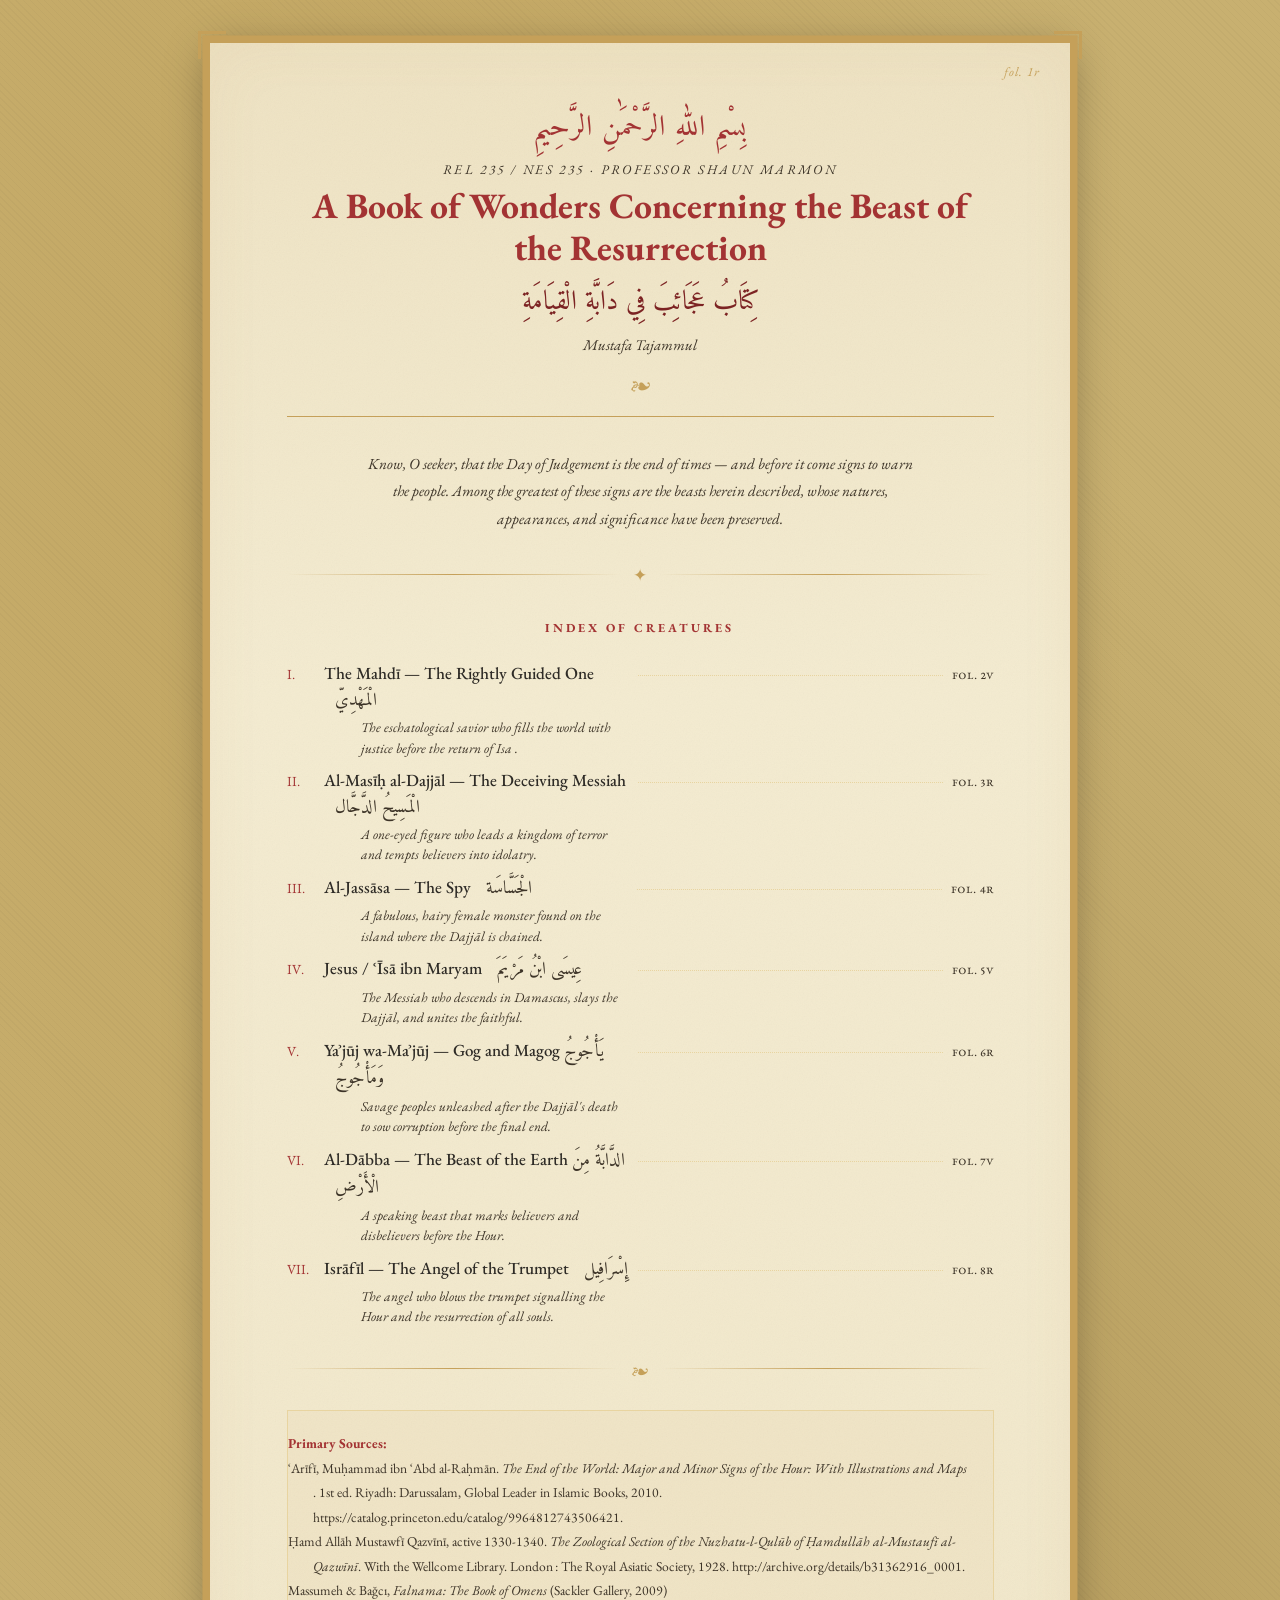
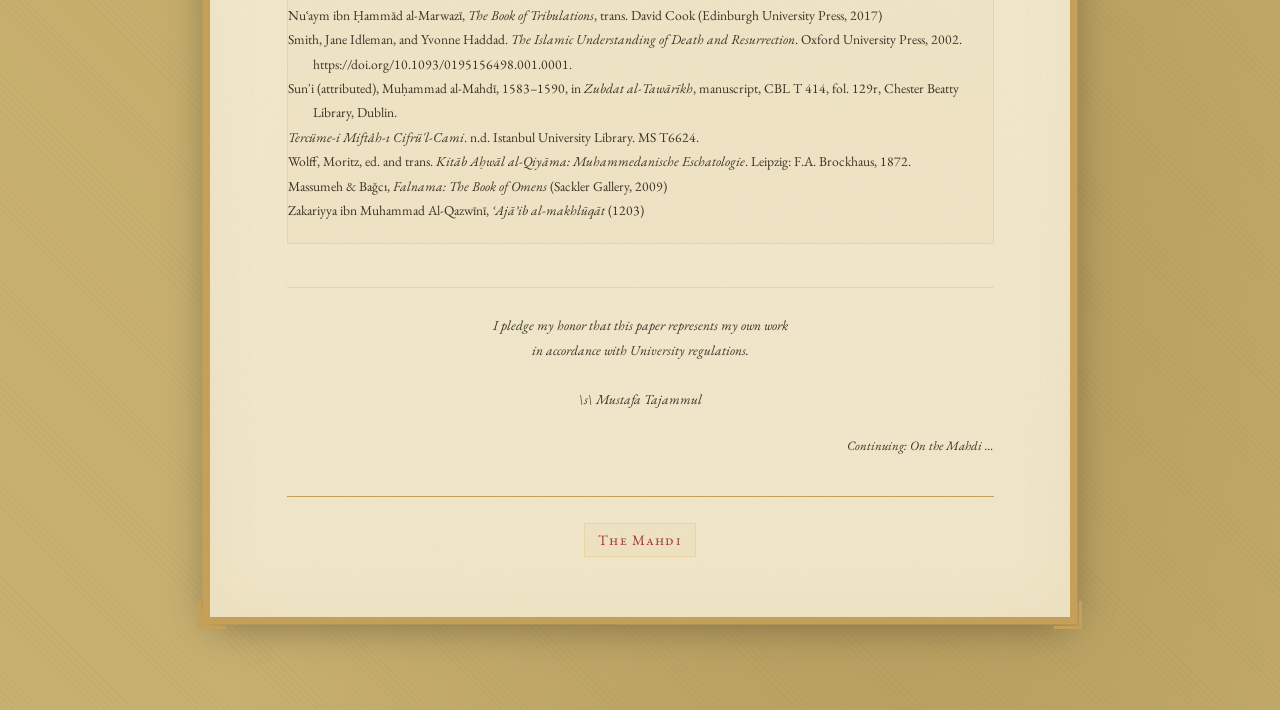
==== index.html @ 1c6b1b6e "Adjust padding-left for bibliographic-note class" ====
<!DOCTYPE html>
<html lang="en">
<head>
  <meta charset="UTF-8" />
  <meta name="viewport" content="width=device-width, initial-scale=1.0" />
  <title>A Book of Wonders Concerning the Beast of the Resurrection</title>
  <link rel="stylesheet" href="style.css" />
  <style>
    .compiler-block { text-align:center; margin-bottom:1.8rem; }
    .compiler-block p { font-size:.88rem; font-style:italic; color:var(--ink-faded); line-height:1.8; }
    .toc-preamble { font-size:.9rem; font-style:italic; line-height:1.8; color:var(--ink-faded); text-align:center; max-width:560px; margin:0 auto 1.5rem; }
    .seal-ornament { text-align:center; font-size:1.4rem; color:var(--gold); margin:1rem 0; letter-spacing:.5rem; }
    .toc-section-heading { font-size:.72rem; letter-spacing:.25em; text-transform:uppercase; color:var(--madder); margin:2rem 0 1rem; text-align:center; }
    .toc-creature-desc { font-size:.8rem; font-style:italic; color:var(--ink-faded); display:block; margin-top:.15rem; padding-left:2.2rem; }
    
    .bibliographic-note { font-size:.8rem; line-height:1.8; padding-left: 4.5rem; text-indent: -1.5rem; color:var(--ink-faded); padding:1.2rem 1.5rem; border:1px solid var(--gold-pale); background:rgba(197,160,89,.05); margin-top:1.5rem; }
    .bibliographic-note strong { color:var(--madder); font-style:normal; }
 
  </style>
</head>
<body>
<main class="manuscript-page" role="main">
  <div class="corner-tr" aria-hidden="true"></div>
  <div class="corner-bl" aria-hidden="true"></div>
  <div class="page-inner">
    <span class="folio-number">fol. 1r</span>

    <p class="bismillah" lang="ar" dir="rtl">بِسْمِ اللهِ الرَّحْمَٰنِ الرَّحِيمِ</p>

    <header class="page-title-block">
      <p class="page-title-latin">REL 235 / NES 235 · Professor Shaun Marmon</p>
      <h1 class="page-title-main">A Book of Wonders Concerning the Beast of the Resurrection</h1>
      <p class="page-title-arabic" lang="ar" dir="rtl">كِتَابُ عَجَائِبَ فِي دَابَّةِ الْقِيَامَةِ</p>
      <p class="page-subtitle"><em> Mustafa Tajammul </em></p>
    </header>



    <p class="toc-preamble">
      Know, O seeker, that the Day of Judgement is the end of times —
      and before it come signs to warn the people. Among the greatest
      of these signs are the beasts herein described, whose natures, 
      appearances, and significance have been preserved.
    </p>

    <div class="manuscript-rule" aria-hidden="true">✦</div>

    <nav aria-label="Table of Contents">
      <h2 class="toc-section-heading">Index of Creatures</h2>
      <ul class="toc-list" role="list">

        <li>
          <span class="toc-entry-num">I.</span>
          <span class="toc-entry-title">
            <a href="mahdi.html">The Mahdī — The Rightly Guided One <span class="arabic-toc" lang="ar" dir="rtl">الْمَهْدِيّ</span></a>
            <span class="toc-creature-desc">The eschatological savior who fills the world with justice before the return of Isa .</span>
          </span>
          <span class="toc-dots" aria-hidden="true"></span>
          <span class="toc-folio">fol. 2v</span>
        </li>

        <li>
          <span class="toc-entry-num">II.</span>
          <span class="toc-entry-title">
            <a href="dajjal.html">Al-Masīḥ al-Dajjāl — The Deceiving Messiah <span class="arabic-toc" lang="ar" dir="rtl">الْمَسِيحُ الدَّجَّال</span></a>
            <span class="toc-creature-desc">A one-eyed figure who leads a kingdom of terror and tempts believers into idolatry.</span>
          </span>
          <span class="toc-dots" aria-hidden="true"></span>
          <span class="toc-folio">fol. 3r</span>
        </li>

        <li>
          <span class="toc-entry-num">III.</span>
          <span class="toc-entry-title">
            <a href="jassasa.html">Al-Jassāsa — The Spy <span class="arabic-toc" lang="ar" dir="rtl">الْجَسَّاسَة</span></a>
            <span class="toc-creature-desc">A fabulous, hairy female monster found on the island where the Dajjāl is chained.</span>
          </span>
          <span class="toc-dots" aria-hidden="true"></span>
          <span class="toc-folio">fol. 4r</span>
        </li>

        <li>
          <span class="toc-entry-num">IV.</span>
          <span class="toc-entry-title">
            <a href="isa.html">Jesus / ʿĪsā ibn Maryam <span class="arabic-toc" lang="ar" dir="rtl">عِيسَى ابْنُ مَرْيَمَ</span></a>
            <span class="toc-creature-desc">The Messiah who descends in Damascus, slays the Dajjāl, and unites the faithful.</span>
          </span>
          <span class="toc-dots" aria-hidden="true"></span>
          <span class="toc-folio">fol. 5v</span>
        </li>

        <li>
          <span class="toc-entry-num">V.</span>
          <span class="toc-entry-title">
            <a href="yajuj.html">Yaʾjūj wa-Maʾjūj — Gog and Magog <span class="arabic-toc" lang="ar" dir="rtl">يَأْجُوجُ وَمَأْجُوجُ</span></a>
            <span class="toc-creature-desc">Savage peoples unleashed after the Dajjāl's death to sow corruption before the final end.</span>
          </span>
          <span class="toc-dots" aria-hidden="true"></span>
          <span class="toc-folio">fol. 6r</span>
        </li>

        <li>
          <span class="toc-entry-num">VI.</span>
          <span class="toc-entry-title">
            <a href="dabba.html">Al-Dābba — The Beast of the Earth <span class="arabic-toc" lang="ar" dir="rtl">الدَّابَّةُ مِنَ الْأَرْضِ</span></a>
            <span class="toc-creature-desc">A speaking beast that marks believers and disbelievers before the Hour.</span>
          </span>
          <span class="toc-dots" aria-hidden="true"></span>
          <span class="toc-folio">fol. 7v</span>
        </li>

        <li>
          <span class="toc-entry-num">VII.</span>
          <span class="toc-entry-title">
            <a href="israfil.html">Isrāfīl — The Angel of the Trumpet <span class="arabic-toc" lang="ar" dir="rtl">إِسْرَافِيل</span></a>
            <span class="toc-creature-desc">The angel who blows the trumpet signalling the Hour and the resurrection of all souls.</span>
          </span>
          <span class="toc-dots" aria-hidden="true"></span>
          <span class="toc-folio">fol. 8r</span>
        </li>

      </ul>
    </nav>

    <div class="manuscript-rule" aria-hidden="true">❧</div>

    <div class="bibliographic-note">
      <strong>Primary Sources:</strong><br>
      
      <p>ʻArīfī, Muḥammad ibn ʻAbd al-Raḥmān. <em>The End of the World: Major and Minor Signs of the Hour: With Illustrations and Maps </em>. 
      1st ed. Riyadh: Darussalam, Global Leader in Islamic Books, 2010. https://catalog.princeton.edu/catalog/9964812743506421. </p>
      
      <p> Ḥamd Allāh Mustawfī Qazvīnī, active 1330-1340. <em>The Zoological Section of the Nuzhatu-l-Qulūb of Ḥamdullāh al-Mustaufī al-Qazwīnī</em>. 
      With the Wellcome Library. London : The Royal Asiatic Society, 1928. http://archive.org/details/b31362916_0001. </p>
      <p> Massumeh &amp; Bağcı, <em>Falnama: The Book of Omens</em> (Sackler Gallery, 2009) </p>
      
      <p> Nuʿaym ibn Ḥammād al-Marwazī, <em>The Book of Tribulations</em>, trans. David Cook (Edinburgh University Press, 2017) </p>
      
      <p> Smith, Jane Idleman, and Yvonne Haddad. <em>The Islamic Understanding of Death and Resurrection</em>. Oxford University Press,
      2002. https://doi.org/10.1093/0195156498.001.0001.</p>
      
      <p> Sun'i (attributed), Muḥammad al-Mahdī, 1583–1590, in <em>Zubdat al-Tawārīkh</em>, manuscript, CBL T 414, fol. 129r, Chester Beatty Library, Dublin. </p>
      
      <p> <em>Tercüme-i Miftâh-ı Cifrü'l-Cami</em>. n.d. Istanbul University Library. MS T6624. </p>
      
      <p> Wolff, Moritz, ed. and trans.  <em>Kitāb Aḥwāl al-Qiyāma: Muhammedanische Eschatologie</em>. Leipzig: F.A. Brockhaus, 1872. </p>
      
      <p> Massumeh &amp; Bağcı, <em>Falnama: The Book of Omens</em> (Sackler Gallery, 2009) </p>
  
      <p> Zakariyya ibn Muhammad Al-Qazwīnī, <em>ʿAjāʾib al-makhlūqāt</em> (1203) </p>
    
      
    </div>

    <div class="colophon-block">
      <p>
        <em>I pledge my honor that this paper represents my own work<br>
        in accordance with University regulations.</em><br><br>
        \s\ Mustafa Tajammul
      </p>
    </div>

    <div class="catchword"><em>Continuing: On the Mahdi …</em></div>

    <nav class="page-nav" aria-label="Page navigation" style="justify-content: center;" >
      <a href="mahdi.html">The Mahdi</a>
    </nav>

  </div>
</main>
</body>
</html>
---- style.css ----
/* ============================================================
   KITĀB AL-ASRĀR — Master Stylesheet
   Islamic Eschatological Bestiary
   Visual Model: Ajā'ib al-makhlūqāt (13th c. manuscript)
   ============================================================ */

/* ── Google Fonts ── */
@import url('https://fonts.googleapis.com/css2?family=EB+Garamond:ital,wght@0,400;0,500;0,600;0,700;1,400;1,500&family=Amiri:ital,wght@0,400;0,700;1,400;1,700&display=swap');

/* ── Design Tokens ── */
:root {
  --parchment:      #F4EBD0;
  --parchment-dark: #EAD9B0;
  --parchment-mid:  #EFE3C0;
  --carbon:         #1A1A1A;
  --carbon-soft:    #2E2B26;
  --madder:         #A33333;
  --madder-dark:    #7C2323;
  --gold:           #C5A059;
  --gold-light:     #D9B96B;
  --gold-pale:      #E8D4A0;
  --ink-faded:      #3D3428;

  --font-latin:     'EB Garamond', 'Palatino Linotype', Georgia, serif;
  --font-arabic:    'Amiri', 'Noto Naskh Arabic', 'Traditional Arabic', serif;

  --page-max:       860px;
  --border-outer:   2.5px solid var(--gold);
  --border-inner:   1px solid var(--gold);
  --gap-border:     5px;
}

/* ── Reset & Base ── */
*, *::before, *::after { box-sizing: border-box; margin: 0; padding: 0; }

html { font-size: 17px; scroll-behavior: smooth; }

body {
  background-color: #C8B070;
  background-image:
    repeating-linear-gradient(
      45deg,
      transparent,
      transparent 4px,
      rgba(0,0,0,0.025) 4px,
      rgba(0,0,0,0.025) 5px
    ),
    radial-gradient(ellipse at 30% 20%, rgba(180,140,60,0.3) 0%, transparent 60%),
    radial-gradient(ellipse at 70% 80%, rgba(120,90,30,0.25) 0%, transparent 55%);
  min-height: 100vh;
  padding: 2.5rem 1rem;
  font-family: var(--font-latin);
  color: var(--carbon);
}

/* ── Manuscript Page Container ── */
.manuscript-page {
  position: relative;
  max-width: var(--page-max);
  margin: 0 auto 3rem;
  background-color: var(--parchment);
  background-image:
    url("data:image/svg+xml,%3Csvg xmlns='http://www.w3.org/2000/svg' width='300' height='300'%3E%3Cfilter id='n'%3E%3CfeTurbulence type='fractalNoise' baseFrequency='0.75' numOctaves='4' stitchTiles='stitch'/%3E%3CfeColorMatrix type='saturate' values='0'/%3E%3C/filter%3E%3Crect width='300' height='300' filter='url(%23n)' opacity='0.06'/%3E%3C/svg%3E"),
    linear-gradient(180deg, rgba(210,185,130,0.18) 0%, transparent 30%, rgba(210,185,130,0.12) 100%);
  padding: 0;
  /* Double-border via outline + box-shadow technique */
  outline: var(--border-inner) solid var(--gold);
  outline-offset: var(--gap-border);
  box-shadow:
    0 0 0 calc(var(--gap-border) + 2.5px) var(--gold),
    0 8px 40px rgba(0,0,0,0.35),
    0 2px 8px rgba(0,0,0,0.2),
    inset 0 0 60px rgba(180,140,60,0.06);
}

/* Inner content padding */
.page-inner {
  padding: 3.5rem 4.5rem;
}

/* ── Corner Ornaments ── */
.manuscript-page::before,
.manuscript-page::after {
  content: '';
  position: absolute;
  width: 28px;
  height: 28px;
  border-color: var(--gold);
  border-style: solid;
  z-index: 2;
}
.manuscript-page::before {
  top: -12px; left: -12px;
  border-width: 3px 0 0 3px;
}
.manuscript-page::after {
  bottom: -12px; right: -12px;
  border-width: 0 3px 3px 0;
}

/* Extra corners via wrapper pseudo */
.corner-tr, .corner-bl {
  position: absolute;
  width: 28px;
  height: 28px;
  border-color: var(--gold);
  border-style: solid;
  z-index: 2;
  pointer-events: none;
}
.corner-tr { top: -12px; right: -12px; border-width: 3px 3px 0 0; }
.corner-bl { bottom: -12px; left: -12px; border-width: 0 0 3px 3px; }

/* ── Bismillah Header ── */
.bismillah {
  text-align: center;
  font-family: var(--font-arabic);
  font-size: 1.7rem;
  color: var(--madder);
  letter-spacing: 0.03em;
  margin-bottom: 0.4rem;
  line-height: 1.8;
  direction: rtl;
}

/* ── Page Title / Colophon Header ── */
.page-title-block {
  text-align: center;
  margin-bottom: 2rem;
  padding-bottom: 1.25rem;
  border-bottom: 1px solid var(--gold);
  position: relative;
}
.page-title-block::after {
  content: '❧';
  display: block;
  color: var(--gold);
  font-size: 1.2rem;
  margin-top: 0.8rem;
}

.page-title-latin {
  font-family: var(--font-latin);
  font-size: 0.78rem;
  font-style: italic;
  letter-spacing: 0.18em;
  text-transform: uppercase;
  color: var(--ink-faded);
  margin-bottom: 0.4rem;
}

.page-title-main {
  font-family: var(--font-latin);
  font-size: 2.1rem;
  font-weight: 700;
  color: var(--madder);
  line-height: 1.2;
  margin-bottom: 0.3rem;
}

.page-title-arabic {
  font-family: var(--font-arabic);
  font-size: 1.6rem;
  color: var(--madder-dark);
  direction: rtl;
  line-height: 2;
}

.page-subtitle {
  font-size: 0.88rem;
  font-style: italic;
  color: var(--ink-faded);
  margin-top: 0.3rem;
}

/* ── Horizontal Rule / Interlinear Divider ── */
.manuscript-rule {
  display: flex;
  align-items: center;
  gap: 0.75rem;
  margin: 1.8rem 0;
  color: var(--gold);
  font-size: 1rem;
}
.manuscript-rule::before,
.manuscript-rule::after {
  content: '';
  flex: 1;
  height: 1px;
  background: linear-gradient(to right, transparent, var(--gold), transparent);
}

/* ── Creature Entry Header ── */
.creature-name-block {
  text-align: center;
  margin-bottom: 1.5rem;
}

.creature-name-en {
  font-size: 2rem;
  font-weight: 700;
  color: var(--madder);
  font-variant: small-caps;
  letter-spacing: 0.06em;
  line-height: 1.2;
}

.creature-name-ar {
  font-family: var(--font-arabic);
  font-size: 2rem;
  color: var(--carbon-soft);
  direction: rtl;
  line-height: 2.2;
  display: block;
}

.creature-epithet {
  font-style: italic;
  font-size: 0.92rem;
  color: var(--ink-faded);
  display: block;
  margin-top: 0.2rem;
}

/* ── Illustration Placeholder ── */
.illustration-frame {
  margin: 1.8rem auto;
  max-width: 420px;
  border: 1.5px solid var(--gold);
  outline: 4px solid var(--gold-pale);
  outline-offset: 4px;
  background-color: var(--parchment-dark);
  background-image:
    radial-gradient(ellipse at 50% 40%, rgba(197,160,89,0.15) 0%, transparent 70%),
    url("data:image/svg+xml,%3Csvg xmlns='http://www.w3.org/2000/svg' width='200' height='200'%3E%3Cfilter id='n'%3E%3CfeTurbulence type='fractalNoise' baseFrequency='0.65' numOctaves='3' stitchTiles='stitch'/%3E%3CfeColorMatrix type='saturate' values='0'/%3E%3C/filter%3E%3Crect width='200' height='200' filter='url(%23n)' opacity='0.09'/%3E%3C/svg%3E");
  position: relative;
  overflow: hidden;
  display: flex;
  flex-direction: column;
  align-items: center;
  justify-content: center;
}

.sourced-image {
  display: block;
  width: 100%; /* Ensures the image fills the gold frame */
  height: auto; /* Preserves the actual proportions of the artwork */
  padding: 10px; /* Adds a clean border between the art and the gold line */
}

.illustration-frame::before {
  content: '';
  position: absolute;
  inset: 8px;
  border: 0.5px dashed var(--gold);
  opacity: 0.5;
  pointer-events: none;
}

.illustration-placeholder-text {
  text-align: center;
  padding: 1rem;
  z-index: 1;
}

.illustration-placeholder-text .icon {
  font-size: 2.8rem;
  display: block;
  margin-bottom: 0.5rem;
  opacity: 0.4;
  filter: sepia(1);
}

.illustration-placeholder-text p {
  font-style: italic;
  font-size: 0.82rem;
  color: var(--ink-faded);
  line-height: 1.5;
  max-width: 260px;
}

.illustration-caption {
  text-align: center;
  font-size: 0.78rem;
  font-style: italic;
  color: var(--ink-faded);
  margin-top: 0.6rem;
  letter-spacing: 0.04em;
}

/* ── Drop Cap ── */
.has-dropcap::first-letter {
  float: left;
  font-family: var(--font-latin);
  font-size: 4.2rem;
  font-weight: 700;
  line-height: 0.8;
  color: var(--madder);
  padding-right: 0.12em;
  padding-top: 0.06em;
  margin-top: 0.05em;
}

/* ── Section Headers (Rubrication) ── */
.section-header {
  font-family: var(--font-latin);
  font-size: 0.75rem;
  font-weight: 600;
  letter-spacing: 0.22em;
  text-transform: uppercase;
  color: var(--madder);
  margin: 2rem 0 0.75rem;
  display: flex;
  align-items: center;
  gap: 0.8rem;
}
.section-header::after {
  content: '';
  flex: 1;
  height: 1px;
  background: linear-gradient(to right, var(--gold-pale), transparent);
}

/* ── Body Text ── */
.manuscript-text {
  font-family: var(--font-latin);
  font-size: 1rem;
  line-height: 1.85;
  color: var(--carbon-soft);
  text-align: justify;
  hyphens: auto;
  margin-bottom: 1rem;
}

.manuscript-text + .manuscript-text {
  text-indent: 1.5em;
}

/* Rubricated inline terms */
.rubric {
  color: var(--madder);
  font-weight: 600;
}

/* Arabic inline quote */
.arabic-inline {
  font-family: var(--font-arabic);
  direction: rtl;
  display: inline-block;
  font-size: 1.15em;
  line-height: 1.9;
  color: var(--carbon);
  unicode-bidi: isolate;
}

/* ── Block Quote (Hadith / Quranic Verse) ── */
.manuscript-quote {
  margin: 1.5rem 2rem;
  padding: 1rem 1.5rem;
  border-left: 3px solid var(--gold);
  background: rgba(197,160,89,0.07);
  position: relative;
}

.manuscript-quote .arabic-block {
  font-family: var(--font-arabic);
  font-size: 1.25rem;
  direction: rtl;
  text-align: right;
  line-height: 2.2;
  color: var(--carbon);
  display: block;
  margin-bottom: 0.5rem;
}

.manuscript-quote .translation {
  font-style: italic;
  font-size: 0.9rem;
  color: var(--ink-faded);
  line-height: 1.65;
}

.manuscript-quote .source {
  display: block;
  text-align: right;
  font-size: 0.76rem;
  color: var(--madder);
  margin-top: 0.5rem;
  letter-spacing: 0.06em;
}

/* ── Table of Contents ── */
.toc-list {
  list-style: none;
  margin: 1.5rem 0;
}

.toc-list li {
  display: flex;
  align-items: baseline;
  gap: 0;
  margin-bottom: 0.6rem;
  font-size: 1rem;
  line-height: 1.5;
}

.toc-entry-num {
  font-variant: small-caps;
  font-size: 0.82rem;
  color: var(--madder);
  min-width: 2.2rem;
  flex-shrink: 0;
}

.toc-entry-title {
  flex: 1;
}

.toc-entry-title a {
  color: var(--carbon-soft);
  text-decoration: none;
  font-weight: 500;
}
.toc-entry-title a:hover {
  color: var(--madder);
  text-decoration: underline;
  text-decoration-style: dotted;
  text-underline-offset: 3px;
}

.toc-entry-title .arabic-toc {
  font-family: var(--font-arabic);
  font-size: 1.05em;
  direction: rtl;
  margin-left: 0.6em;
  color: var(--ink-faded);
}

.toc-dots {
  flex: 1;
  border-bottom: 1.5px dotted var(--gold-pale);
  margin: 0 0.5rem;
  position: relative;
  top: -3px;
}

.toc-folio {
  font-variant: small-caps;
  font-size: 0.82rem;
  color: var(--ink-faded);
  min-width: 2rem;
  text-align: right;
}

/* ── Colophon / Metadata block ── */
.colophon-block {
  margin-top: 2.5rem;
  padding-top: 1.5rem;
  border-top: 1px solid var(--gold-pale);
  font-size: 0.8rem;
  color: var(--ink-faded);
  font-style: italic;
  text-align: center;
  line-height: 1.8;
}

/* ── Page-Turn Navigation ── */
.page-nav {
  display: flex;
  justify-content: space-between;
  align-items: center;
  margin-top: 2.5rem;
  padding-top: 1.5rem;
  border-top: 1px solid var(--gold);
  gap: 1rem;
}

.page-nav a {
  display: inline-flex;
  align-items: center;
  gap: 0.4rem;
  color: var(--madder);
  text-decoration: none;
  font-size: 0.85rem;
  font-variant: small-caps;
  letter-spacing: 0.08em;
  padding: 0.4rem 0.8rem;
  border: 1px solid var(--gold-pale);
  background: rgba(197,160,89,0.06);
  transition: background 0.2s, border-color 0.2s;
}
.page-nav a:hover {
  background: rgba(197,160,89,0.18);
  border-color: var(--gold);
}

.page-nav .nav-center {
  font-size: 1rem;
  color: var(--gold);
}

/* ── Folio Number (decorative, top corner) ── */
.folio-number {
  position: absolute;
  top: 1.2rem;
  right: 1.8rem;
  font-size: 0.75rem;
  font-style: italic;
  color: var(--gold);
  letter-spacing: 0.06em;
}

/* ── Catchword (bottom right of page) ── */
.catchword {
  text-align: right;
  font-size: 0.75rem;
  font-style: italic;
  color: var(--ink-faded);
  margin-top: 1.5rem;
}

/* ── Responsive ── */
@media (max-width: 680px) {
  .page-inner  { padding: 2.2rem 1.6rem; }
  .has-dropcap::first-letter { font-size: 3.2rem; }
  .page-title-main { font-size: 1.6rem; }
  .creature-name-en { font-size: 1.5rem; }
  .creature-name-ar { font-size: 1.5rem; }
  .manuscript-quote { margin: 1.2rem 0.5rem; }
  .page-nav { flex-direction: column; align-items: stretch; text-align: center; }
  .illustration-frame { max-width: 100%; }
}

@media print {
  body { background: white; padding: 0; }
  .manuscript-page { box-shadow: none; margin: 0; max-width: 100%; }
  .page-nav { display: none; }
}
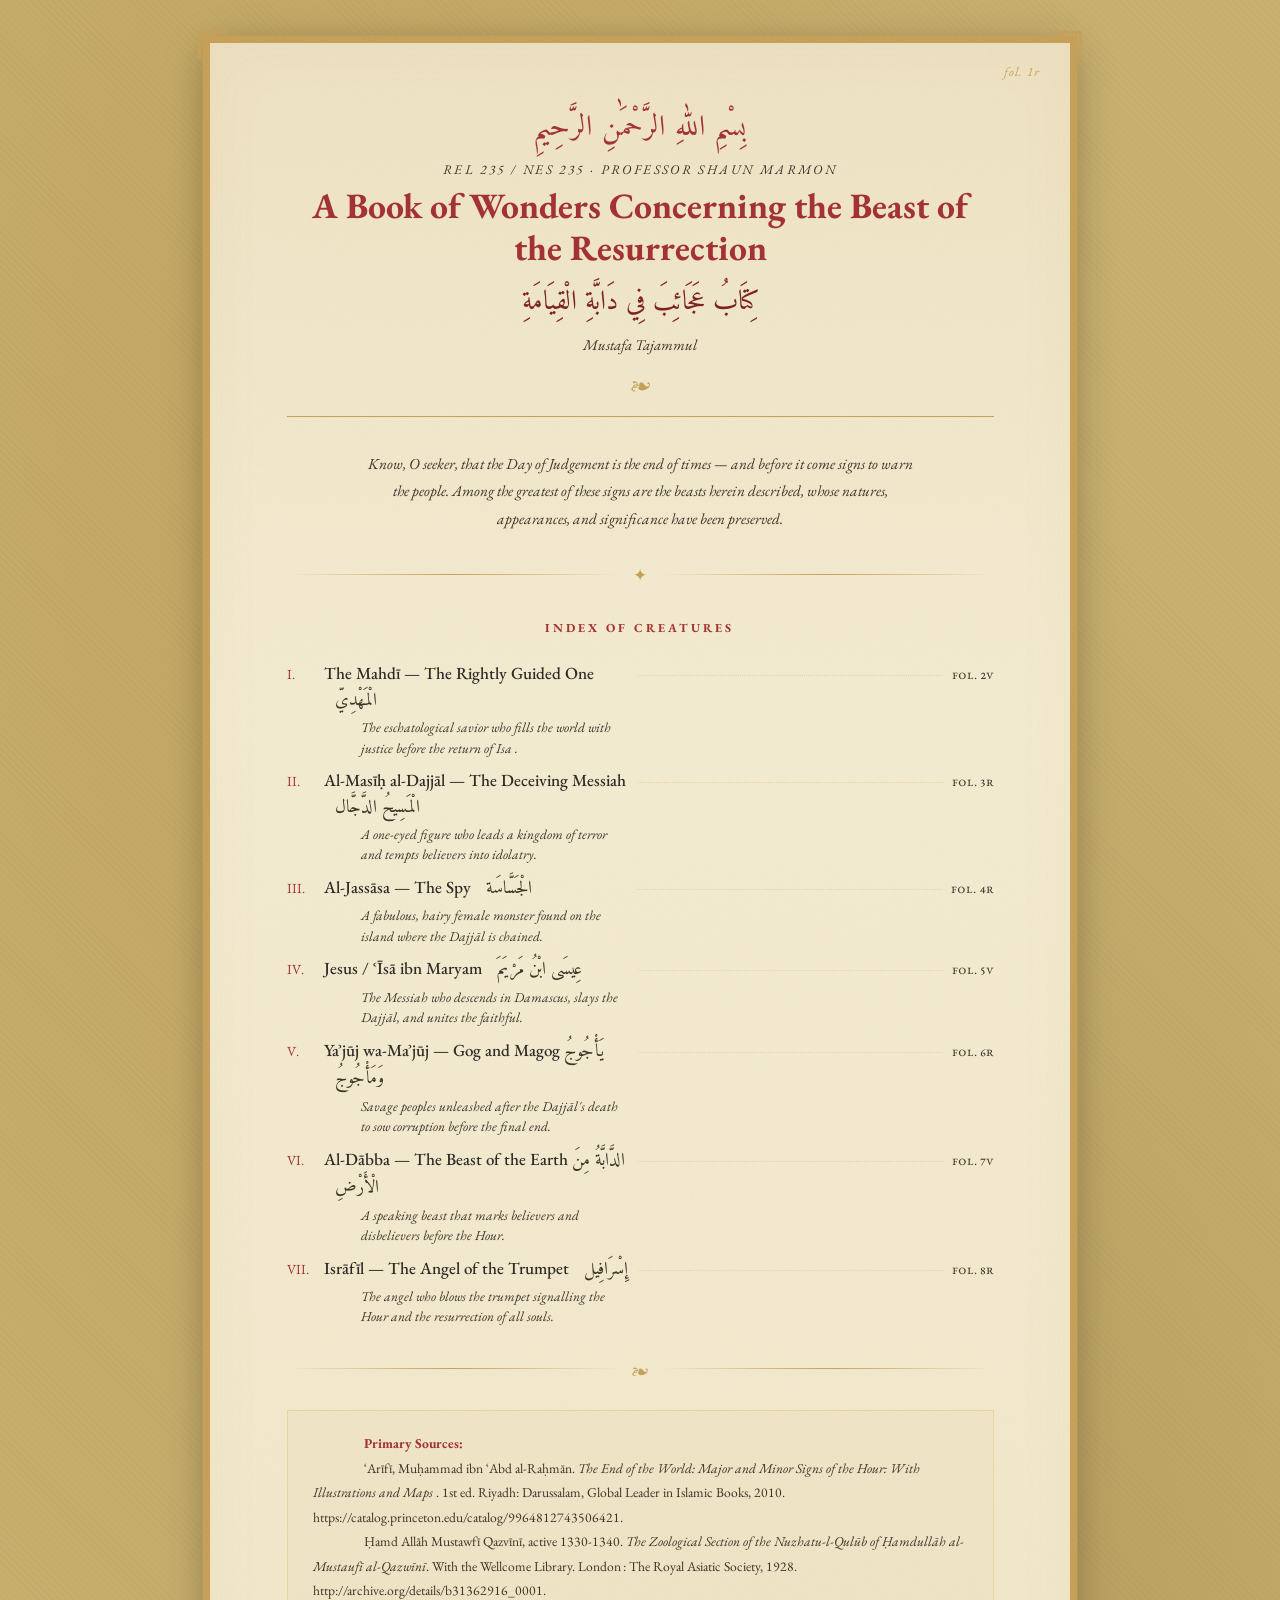
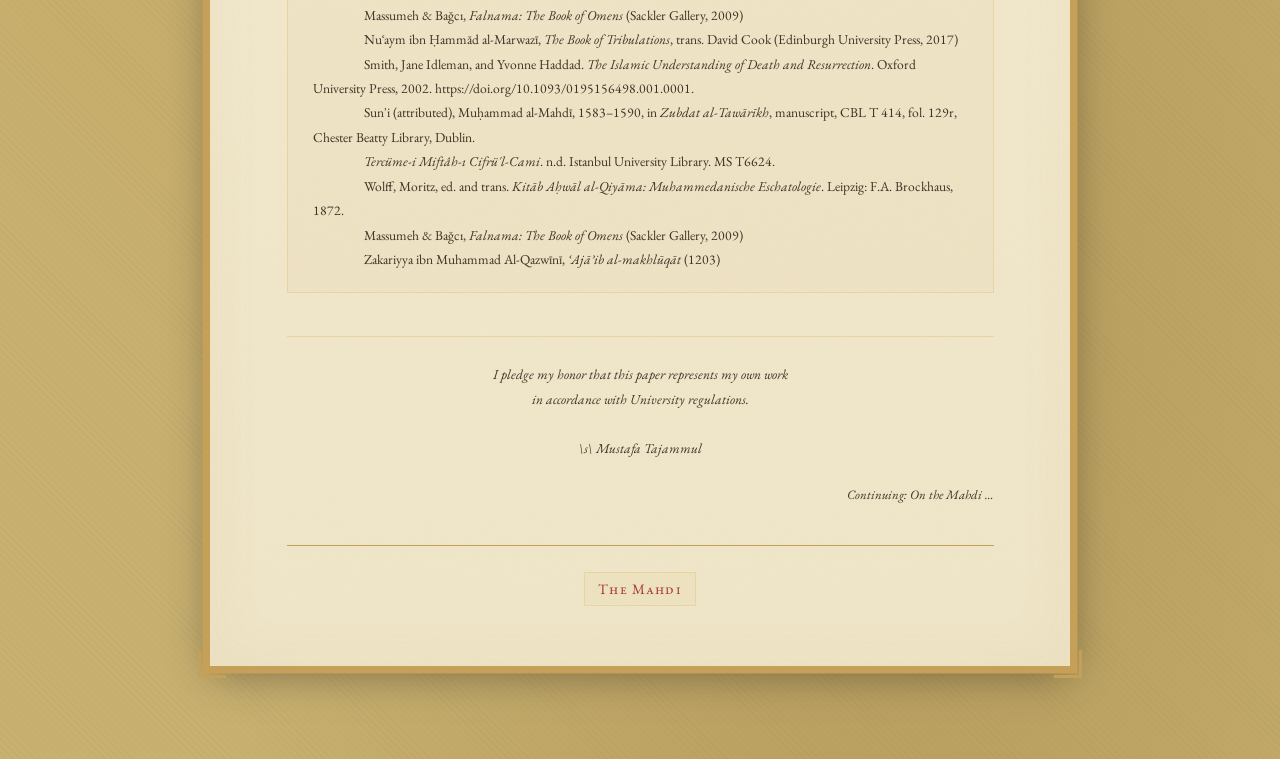
==== commit 87666f8b: "Update index.html" ====
--- a/index.html
+++ b/index.html
@@ -13,7 +13,7 @@
     .toc-section-heading { font-size:.72rem; letter-spacing:.25em; text-transform:uppercase; color:var(--madder); margin:2rem 0 1rem; text-align:center; }
     .toc-creature-desc { font-size:.8rem; font-style:italic; color:var(--ink-faded); display:block; margin-top:.15rem; padding-left:2.2rem; }
     
-    .bibliographic-note { font-size:.8rem; line-height:1.8; padding-left: 4.5rem; text-indent: -1.5rem; color:var(--ink-faded); padding:1.2rem 1.5rem; border:1px solid var(--gold-pale); background:rgba(197,160,89,.05); margin-top:1.5rem; }
+    .bibliographic-note { font-size:.8rem; line-height:1.8; padding-left: 4.5rem; text-indent: 3rem; color:var(--ink-faded); padding:1.2rem 1.5rem; border:1px solid var(--gold-pale); background:rgba(197,160,89,.05); margin-top:1.5rem; }
     .bibliographic-note strong { color:var(--madder); font-style:normal; }
  
   </style>
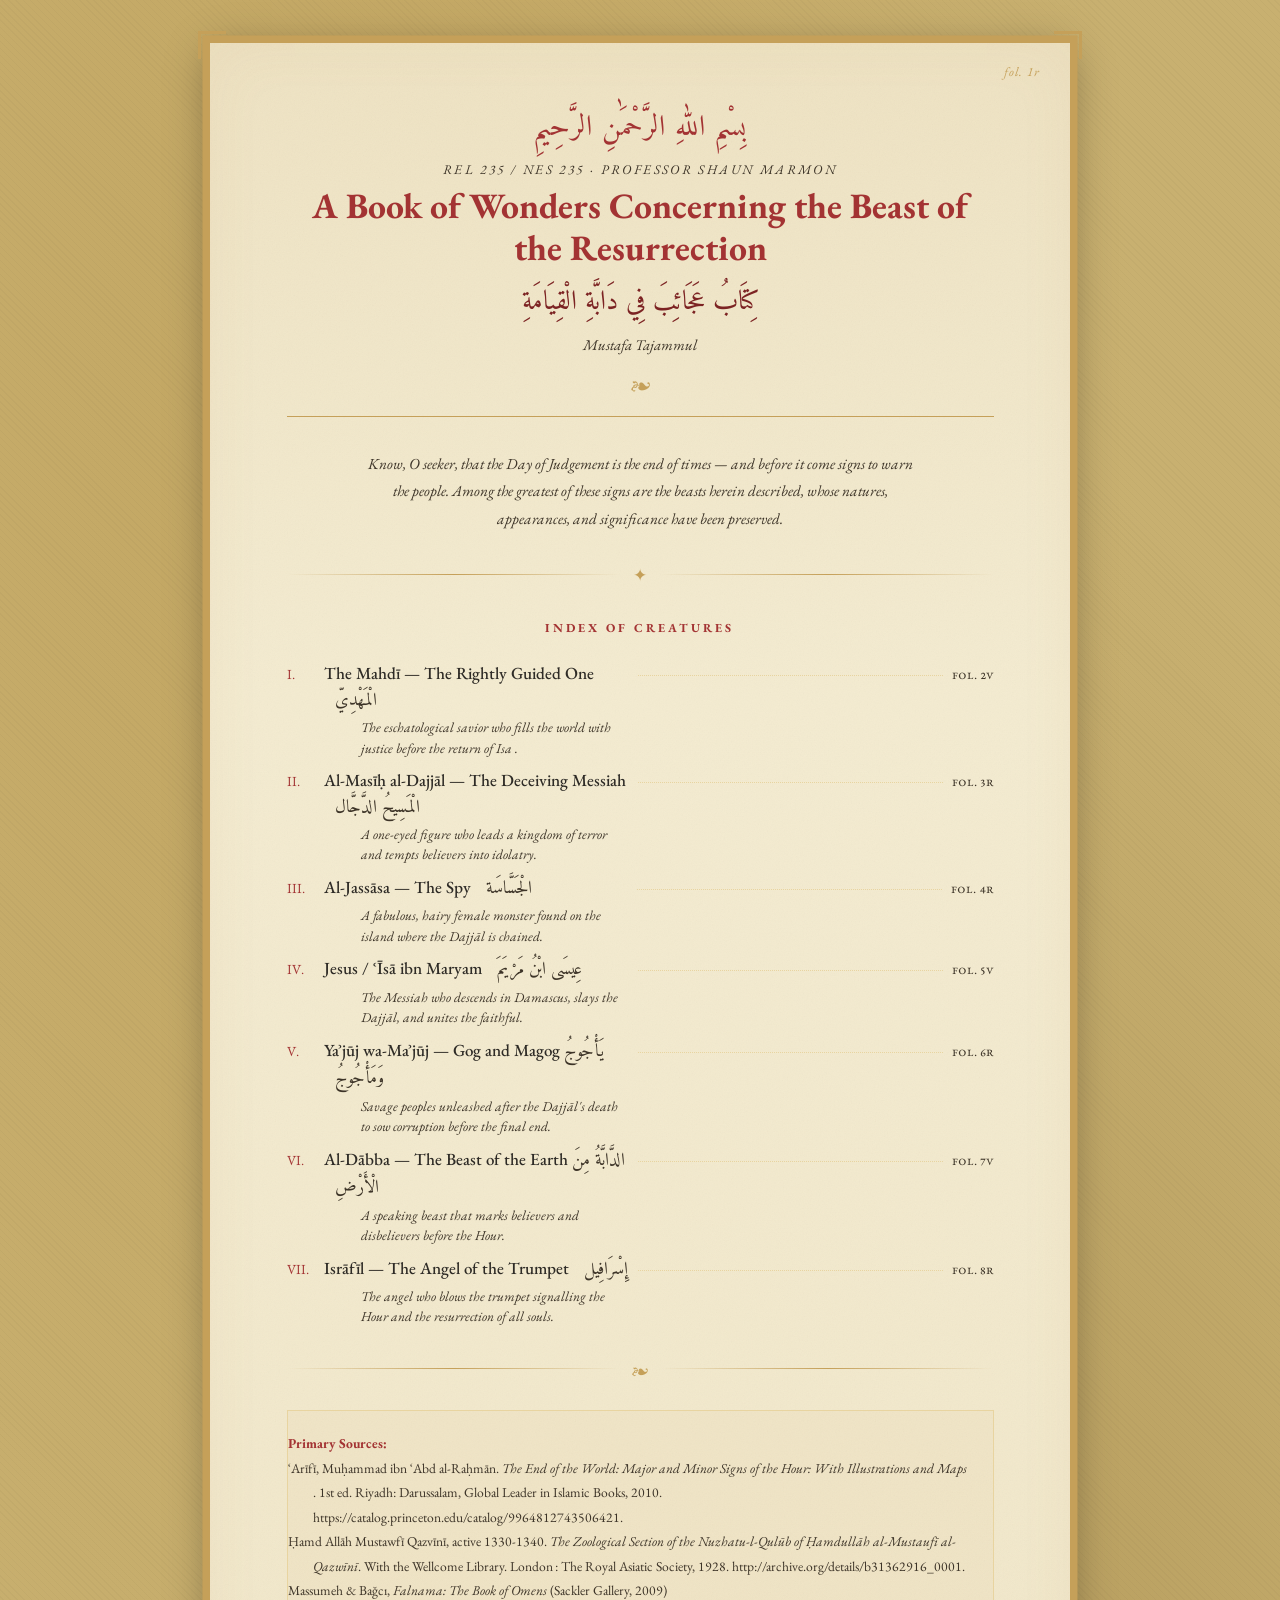
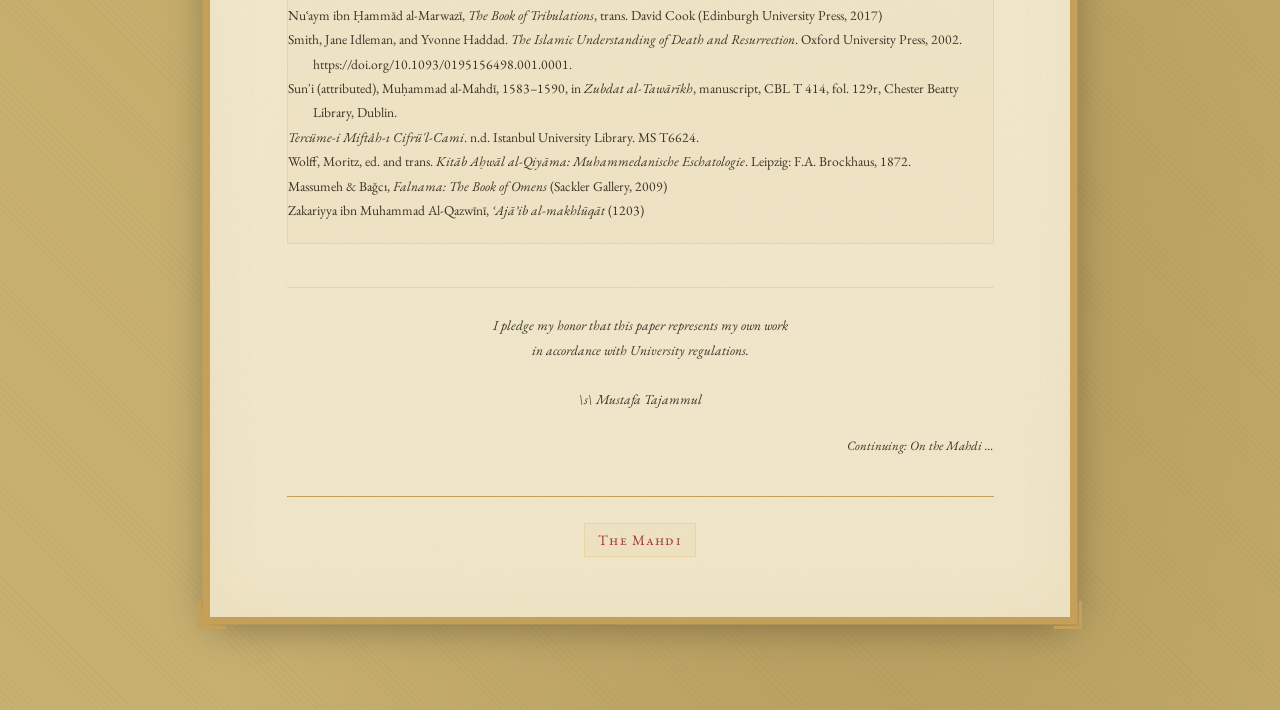
==== commit fad87730: "Update index.html" ====
--- a/index.html
+++ b/index.html
@@ -13,7 +13,7 @@
     .toc-section-heading { font-size:.72rem; letter-spacing:.25em; text-transform:uppercase; color:var(--madder); margin:2rem 0 1rem; text-align:center; }
     .toc-creature-desc { font-size:.8rem; font-style:italic; color:var(--ink-faded); display:block; margin-top:.15rem; padding-left:2.2rem; }
     
-    .bibliographic-note { font-size:.8rem; line-height:1.8; padding-left: 4.5rem; text-indent: 3rem; color:var(--ink-faded); padding:1.2rem 1.5rem; border:1px solid var(--gold-pale); background:rgba(197,160,89,.05); margin-top:1.5rem; }
+    .bibliographic-note { font-size:.8rem; line-height:1.8; padding-left: 4.5rem; text-indent: -1.5rem; color:var(--ink-faded); padding:1.2rem 1.5rem; border:1px solid var(--gold-pale); background:rgba(197,160,89,.05); margin-top:1.5rem; }
     .bibliographic-note strong { color:var(--madder); font-style:normal; }
  
   </style>
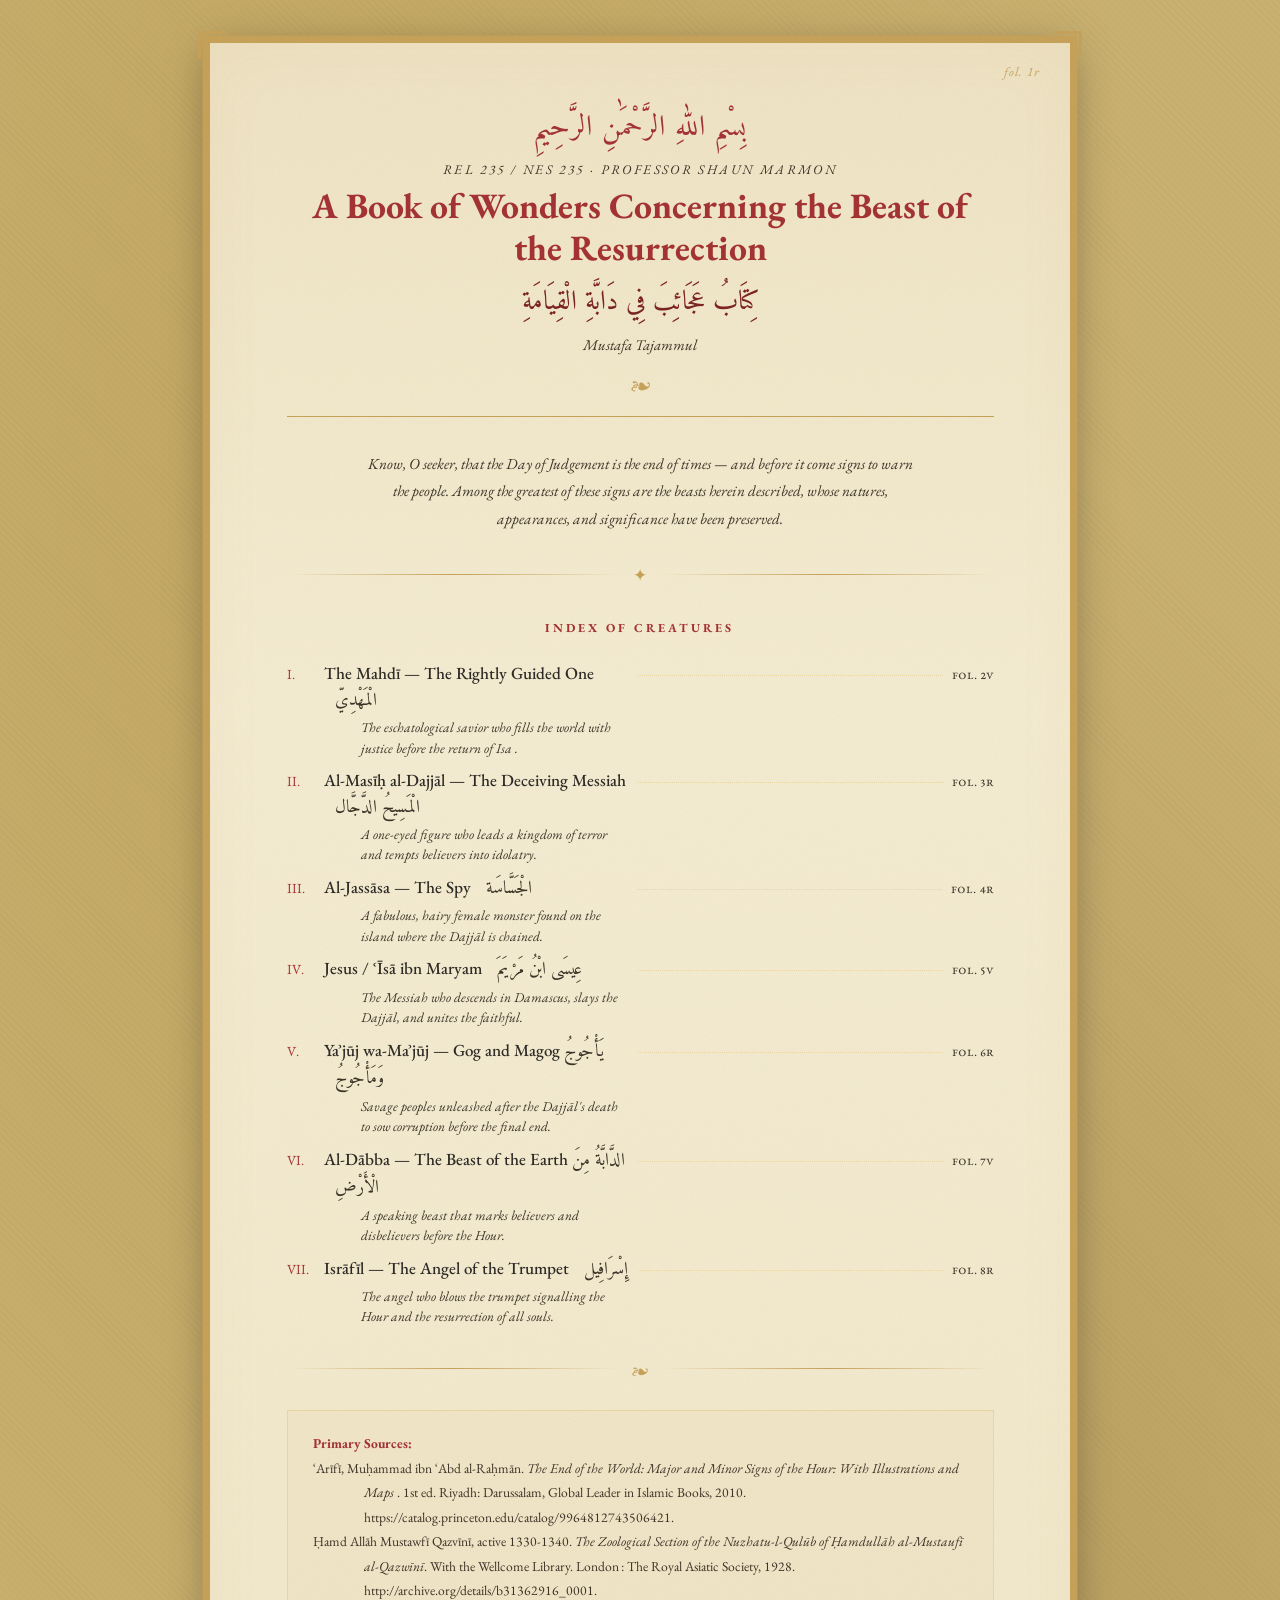
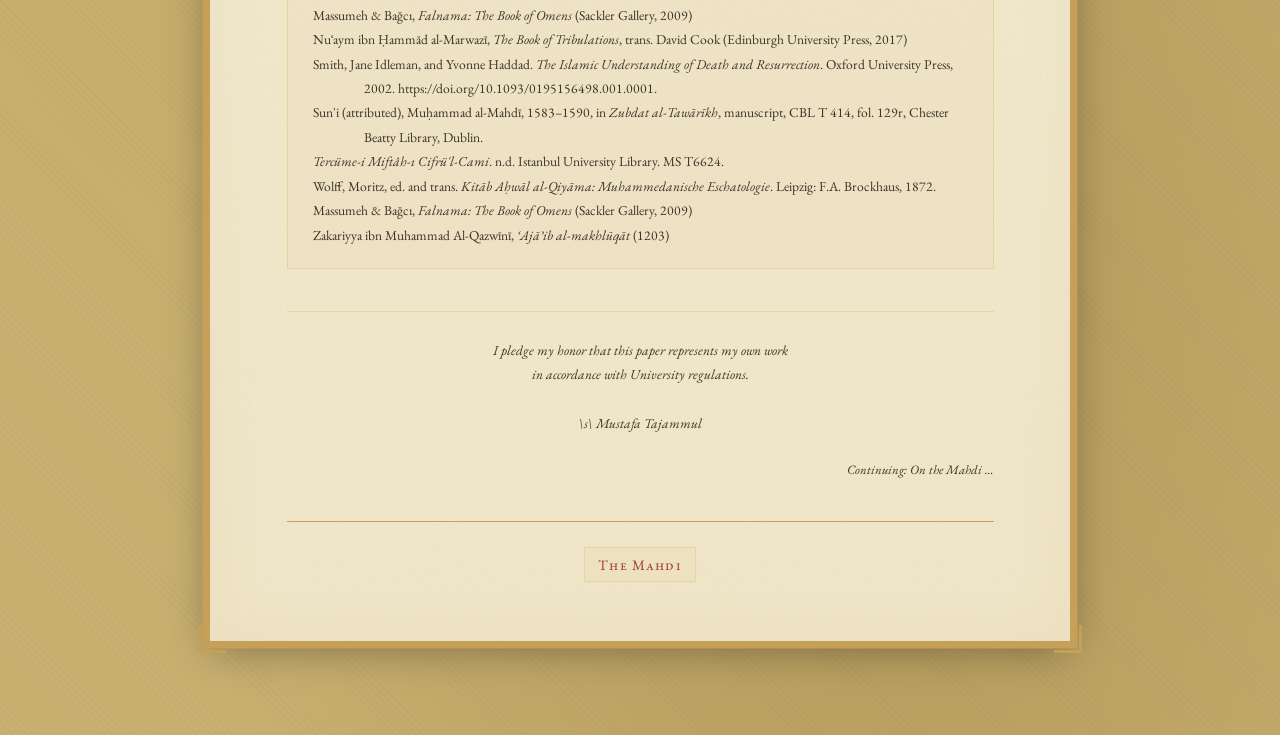
==== commit c0be3361: "Update index.html" ====
--- a/index.html
+++ b/index.html
@@ -13,7 +13,10 @@
     .toc-section-heading { font-size:.72rem; letter-spacing:.25em; text-transform:uppercase; color:var(--madder); margin:2rem 0 1rem; text-align:center; }
     .toc-creature-desc { font-size:.8rem; font-style:italic; color:var(--ink-faded); display:block; margin-top:.15rem; padding-left:2.2rem; }
     
-    .bibliographic-note { font-size:.8rem; line-height:1.8; padding-left: 4.5rem; text-indent: -1.5rem; color:var(--ink-faded); padding:1.2rem 1.5rem; border:1px solid var(--gold-pale); background:rgba(197,160,89,.05); margin-top:1.5rem; }
+    .bibliographic-note { font-size:.8rem; line-height:1.8;  color:var(--ink-faded);
+                         padding: 1.2rem 1.5rem 1.2rem 4.5rem; 
+                         text-indent: -3rem; 
+                         border:1px solid var(--gold-pale); background:rgba(197,160,89,.05); margin-top:1.5rem; }
     .bibliographic-note strong { color:var(--madder); font-style:normal; }
  
   </style>
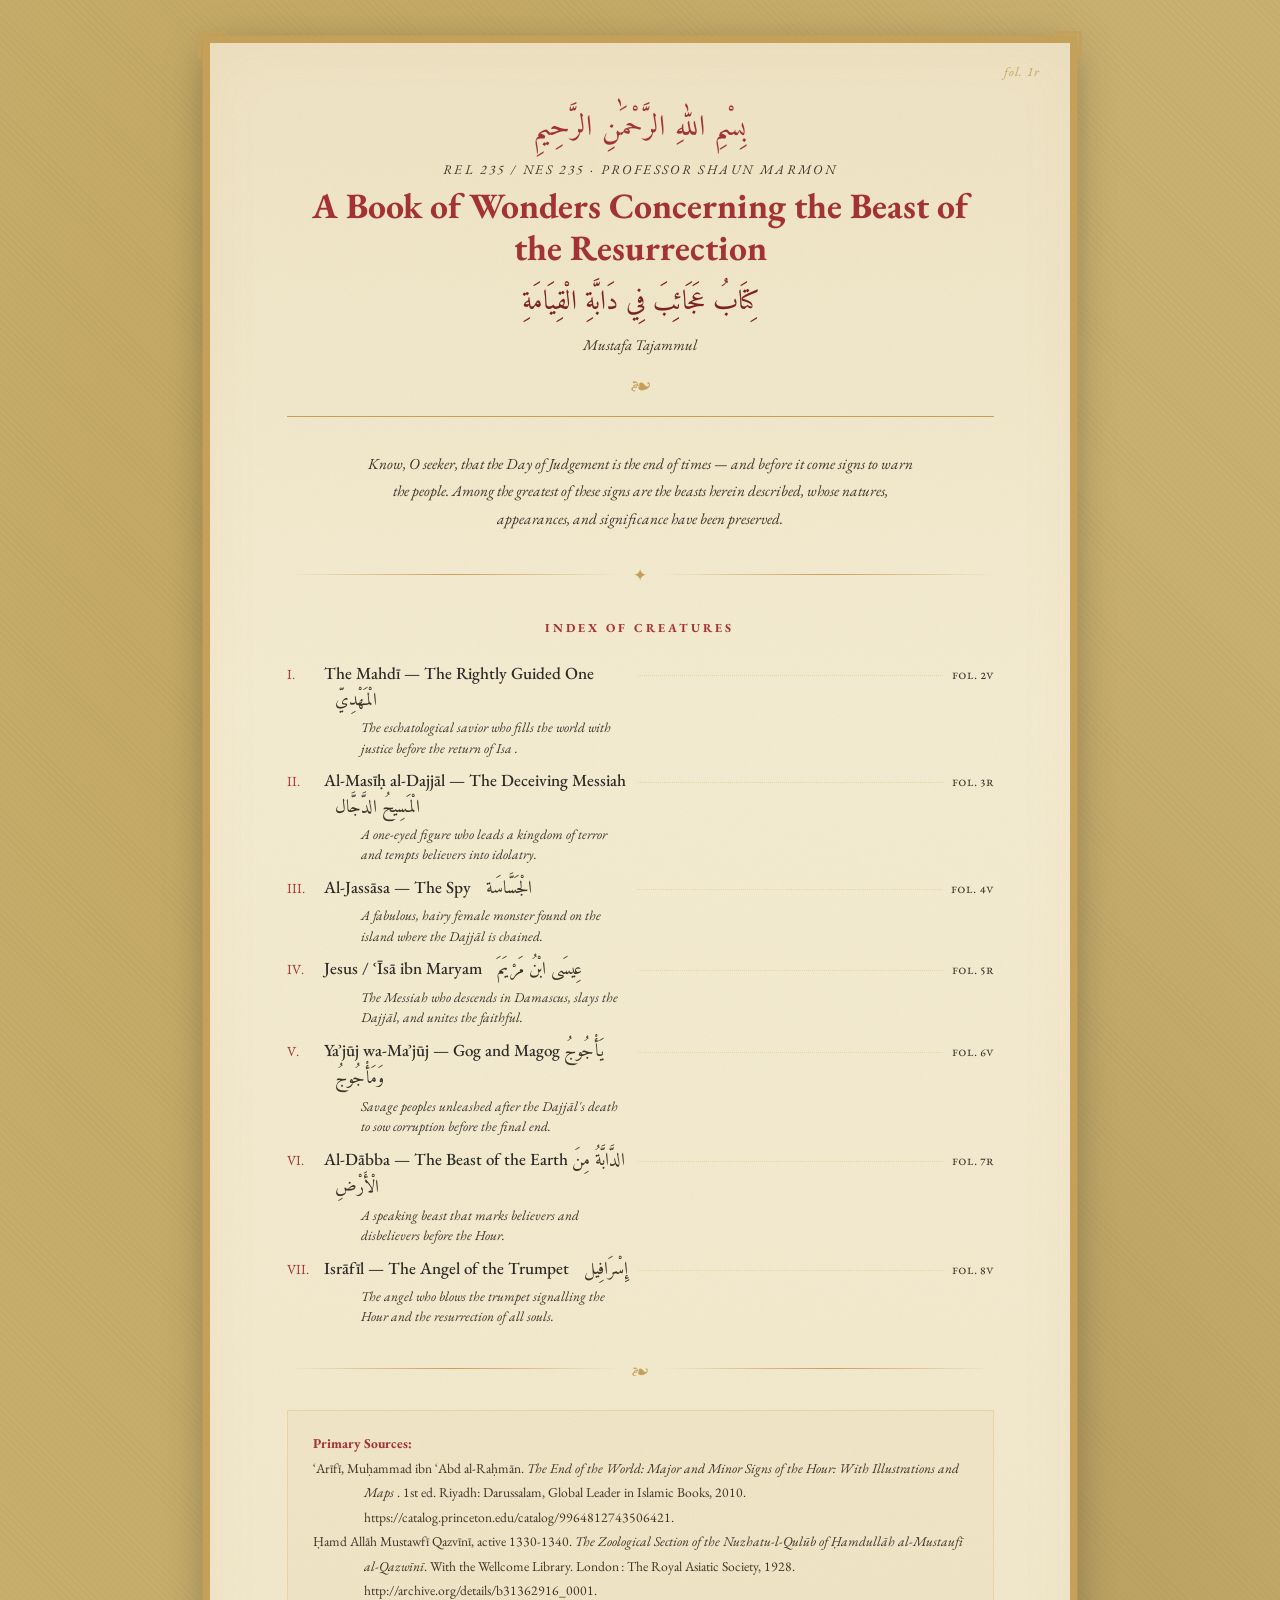
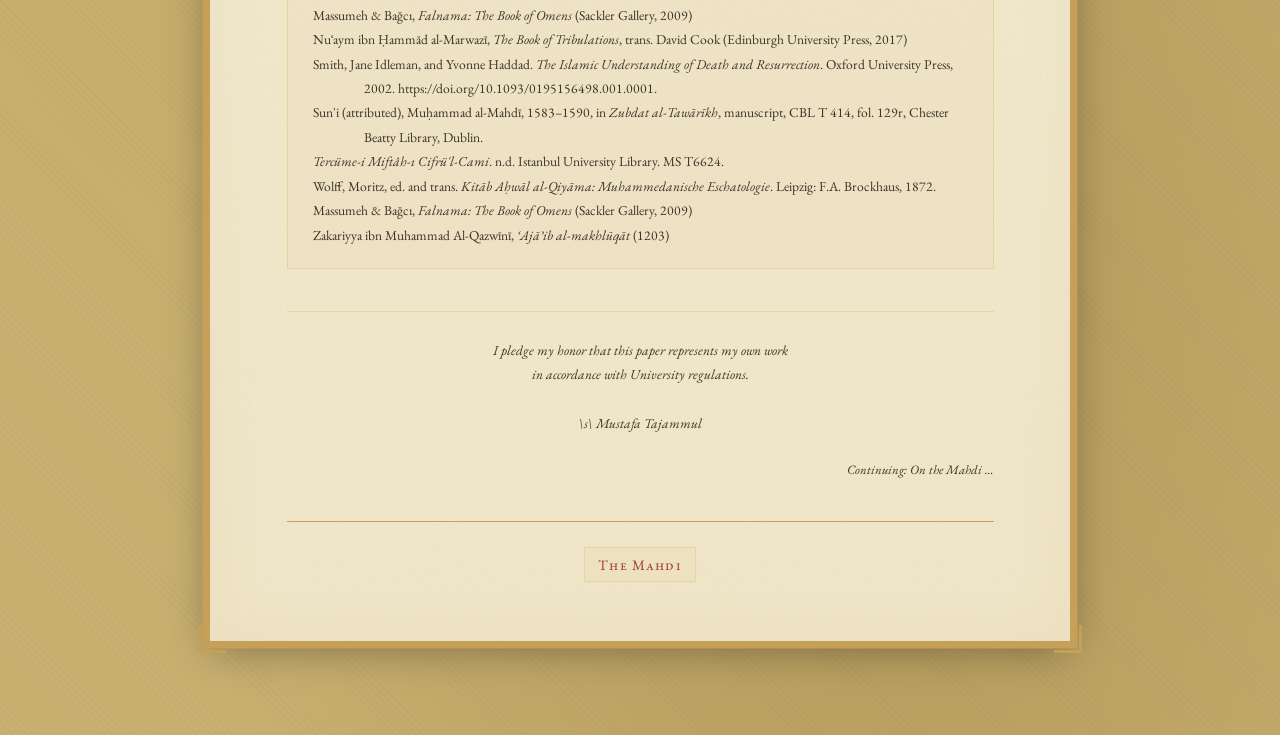
==== commit 6e06ee24: "Update index.html" ====
--- a/index.html
+++ b/index.html
@@ -79,7 +79,7 @@
             <span class="toc-creature-desc">A fabulous, hairy female monster found on the island where the Dajjāl is chained.</span>
           </span>
           <span class="toc-dots" aria-hidden="true"></span>
-          <span class="toc-folio">fol. 4r</span>
+          <span class="toc-folio">fol. 4v</span>
         </li>
 
         <li>
@@ -89,7 +89,7 @@
             <span class="toc-creature-desc">The Messiah who descends in Damascus, slays the Dajjāl, and unites the faithful.</span>
           </span>
           <span class="toc-dots" aria-hidden="true"></span>
-          <span class="toc-folio">fol. 5v</span>
+          <span class="toc-folio">fol. 5r</span>
         </li>
 
         <li>
@@ -99,7 +99,7 @@
             <span class="toc-creature-desc">Savage peoples unleashed after the Dajjāl's death to sow corruption before the final end.</span>
           </span>
           <span class="toc-dots" aria-hidden="true"></span>
-          <span class="toc-folio">fol. 6r</span>
+          <span class="toc-folio">fol. 6v</span>
         </li>
 
         <li>
@@ -109,7 +109,7 @@
             <span class="toc-creature-desc">A speaking beast that marks believers and disbelievers before the Hour.</span>
           </span>
           <span class="toc-dots" aria-hidden="true"></span>
-          <span class="toc-folio">fol. 7v</span>
+          <span class="toc-folio">fol. 7r</span>
         </li>
 
         <li>
@@ -119,7 +119,7 @@
             <span class="toc-creature-desc">The angel who blows the trumpet signalling the Hour and the resurrection of all souls.</span>
           </span>
           <span class="toc-dots" aria-hidden="true"></span>
-          <span class="toc-folio">fol. 8r</span>
+          <span class="toc-folio">fol. 8v</span>
         </li>
 
       </ul>
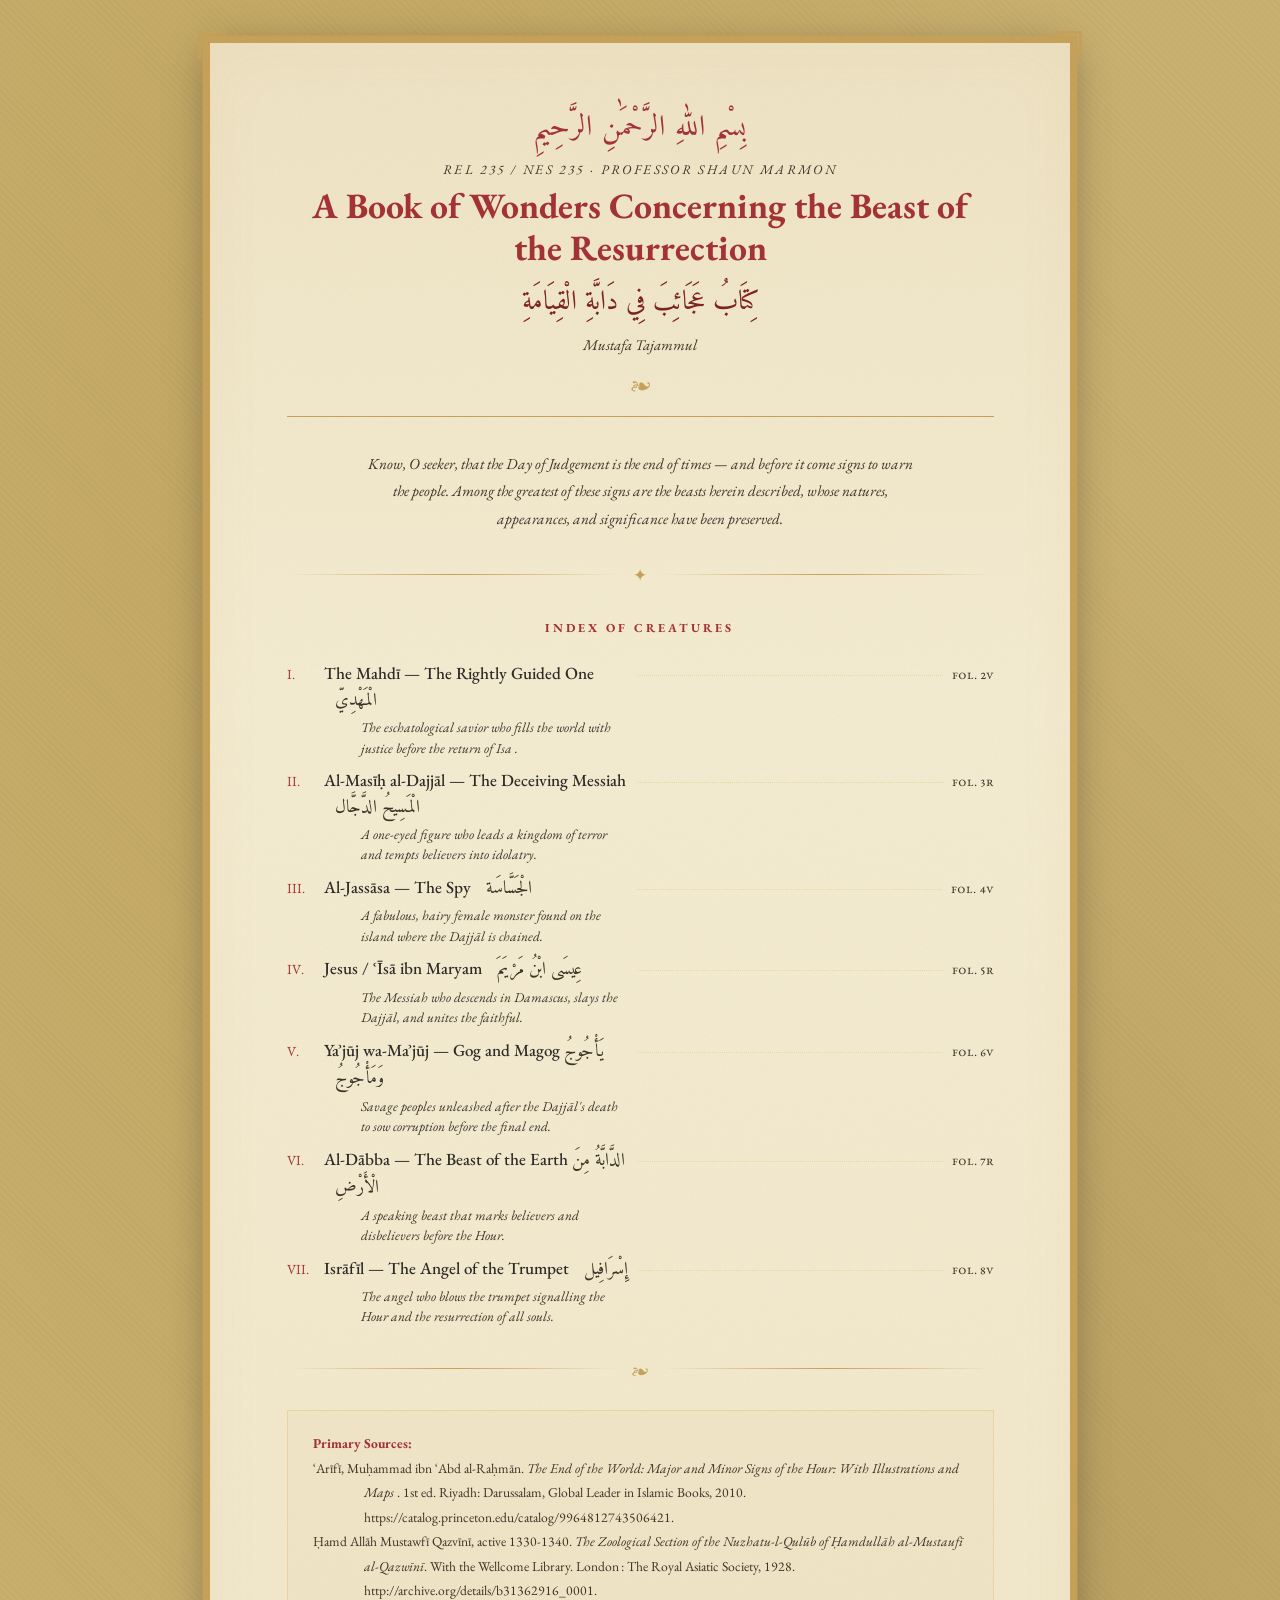
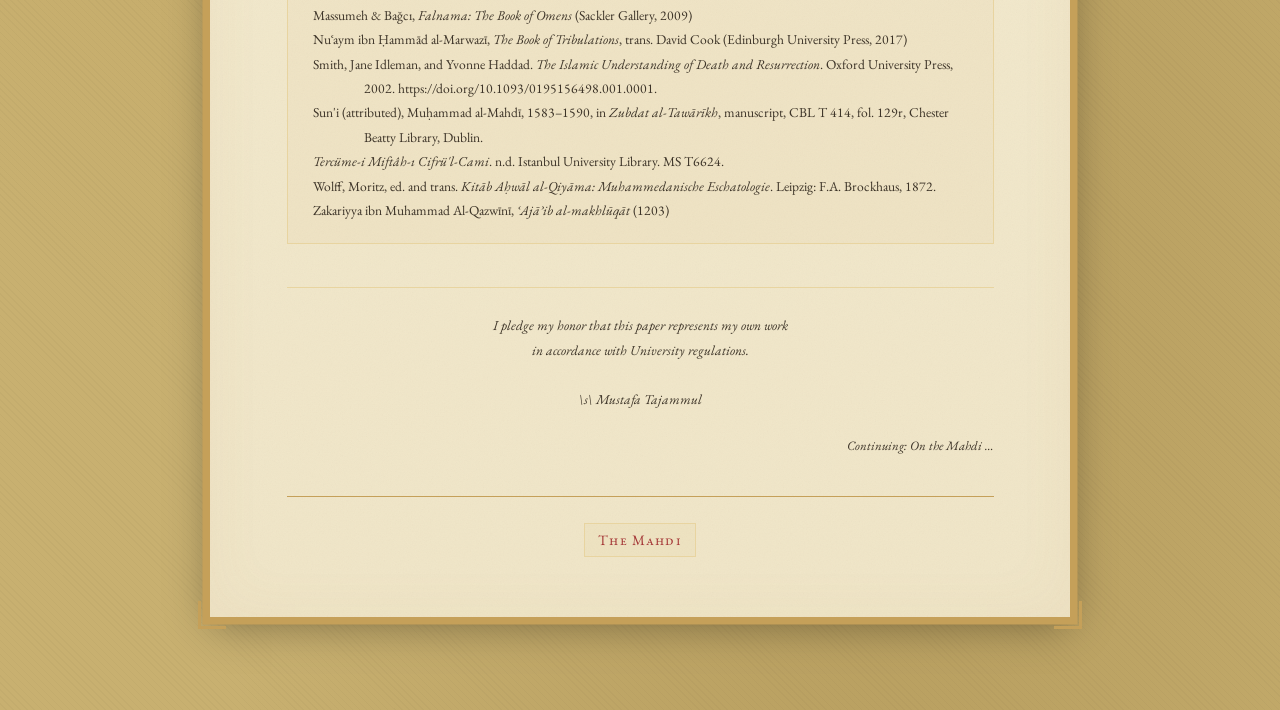
==== commit 362a97b1: "Remove reference to 'Falnama: The Book of Omens'" ====
--- a/index.html
+++ b/index.html
@@ -147,9 +147,7 @@
       <p> <em>Tercüme-i Miftâh-ı Cifrü'l-Cami</em>. n.d. Istanbul University Library. MS T6624. </p>
       
       <p> Wolff, Moritz, ed. and trans.  <em>Kitāb Aḥwāl al-Qiyāma: Muhammedanische Eschatologie</em>. Leipzig: F.A. Brockhaus, 1872. </p>
-      
-      <p> Massumeh &amp; Bağcı, <em>Falnama: The Book of Omens</em> (Sackler Gallery, 2009) </p>
-  
+        
       <p> Zakariyya ibn Muhammad Al-Qazwīnī, <em>ʿAjāʾib al-makhlūqāt</em> (1203) </p>
     
       
--- a/style.css
+++ b/style.css
@@ -504,7 +504,7 @@
   position: absolute;
   top: 1.2rem;
   right: 1.8rem;
-  font-size: 0.75rem;
+  font-size: 0rem;
   font-style: italic;
   color: var(--gold);
   letter-spacing: 0.06em;
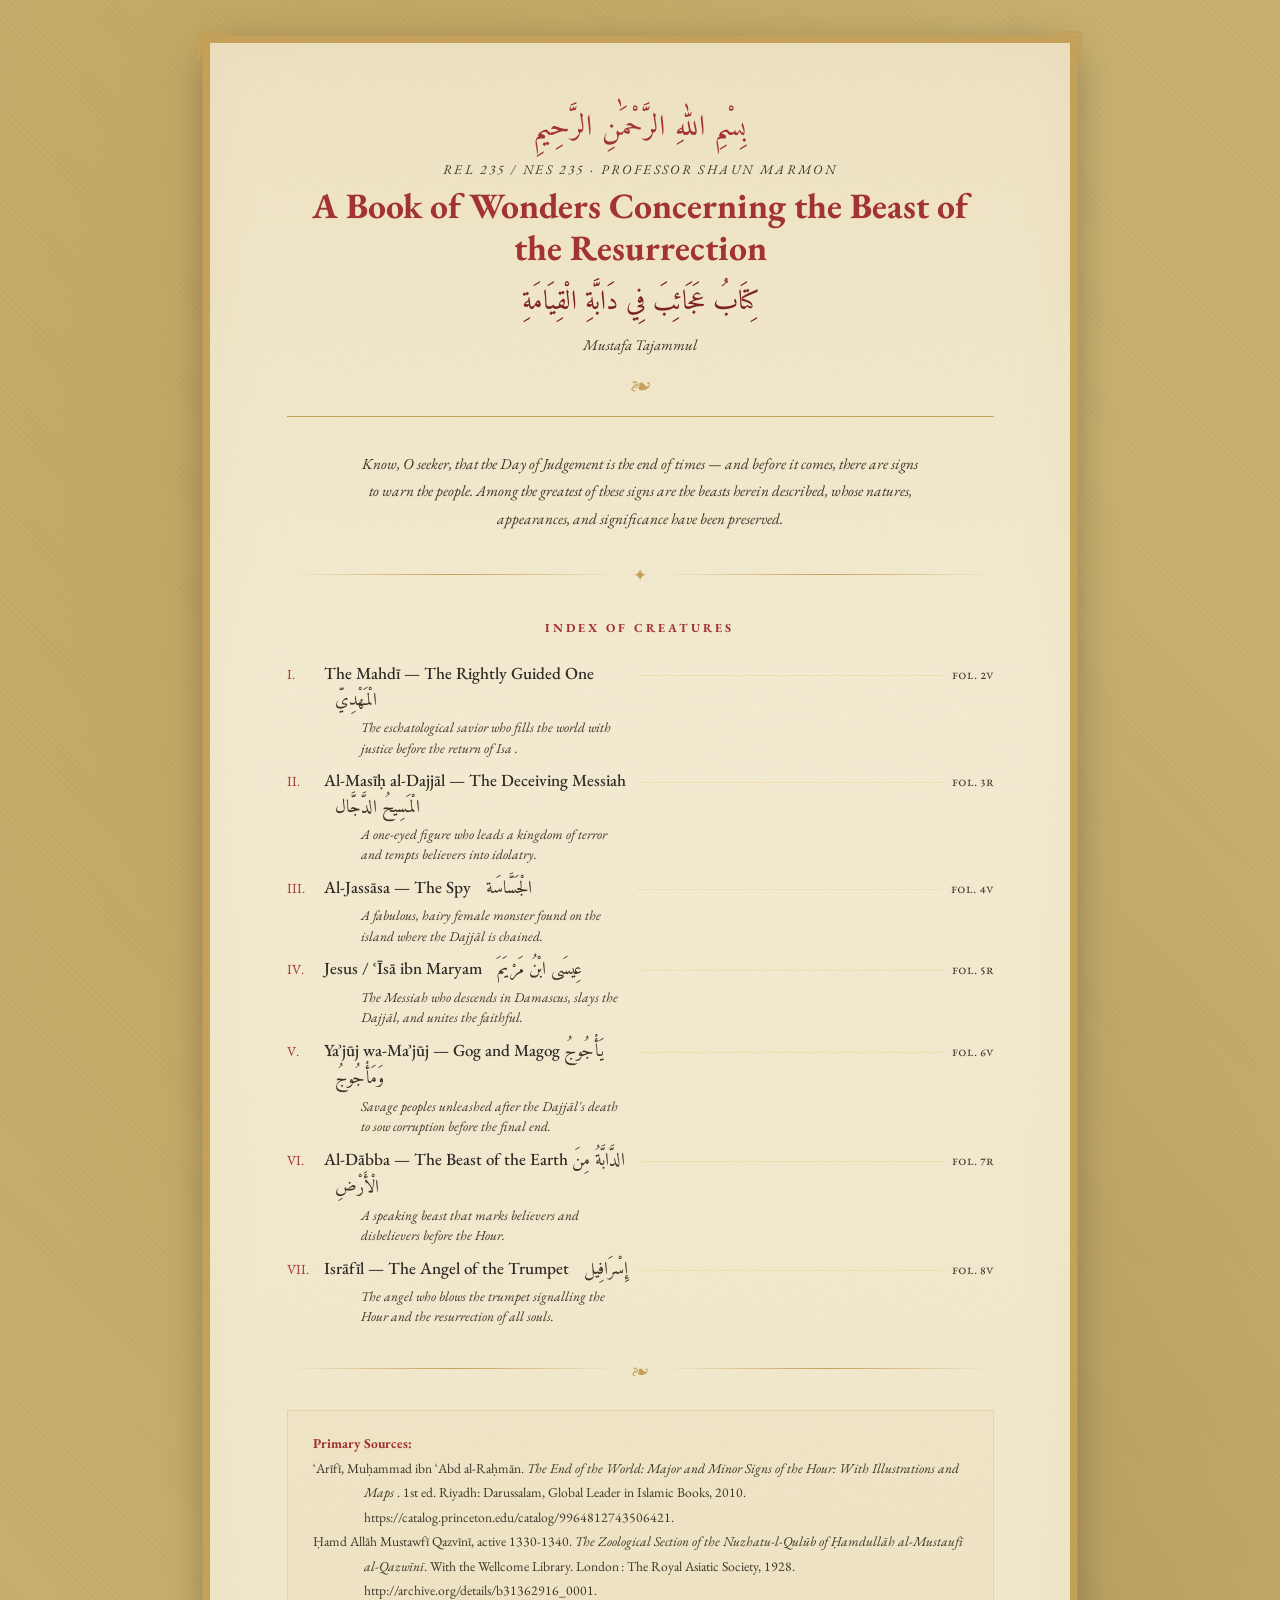
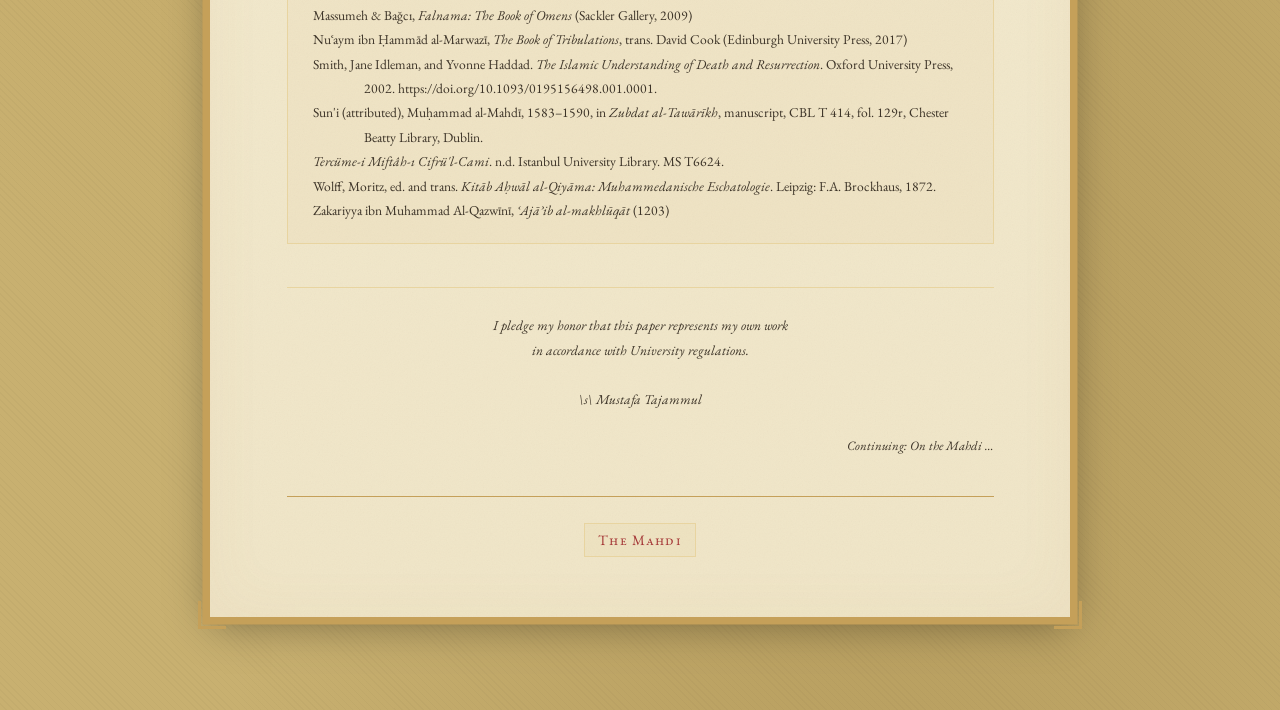
==== commit c6aa4076: "Update index.html" ====
--- a/index.html
+++ b/index.html
@@ -41,7 +41,8 @@
 
     <p class="toc-preamble">
       Know, O seeker, that the Day of Judgement is the end of times —
-      and before it come signs to warn the people. Among the greatest
+      and before it comes, there are signs to warn the people. 
+      Among the greatest
       of these signs are the beasts herein described, whose natures, 
       appearances, and significance have been preserved.
     </p>
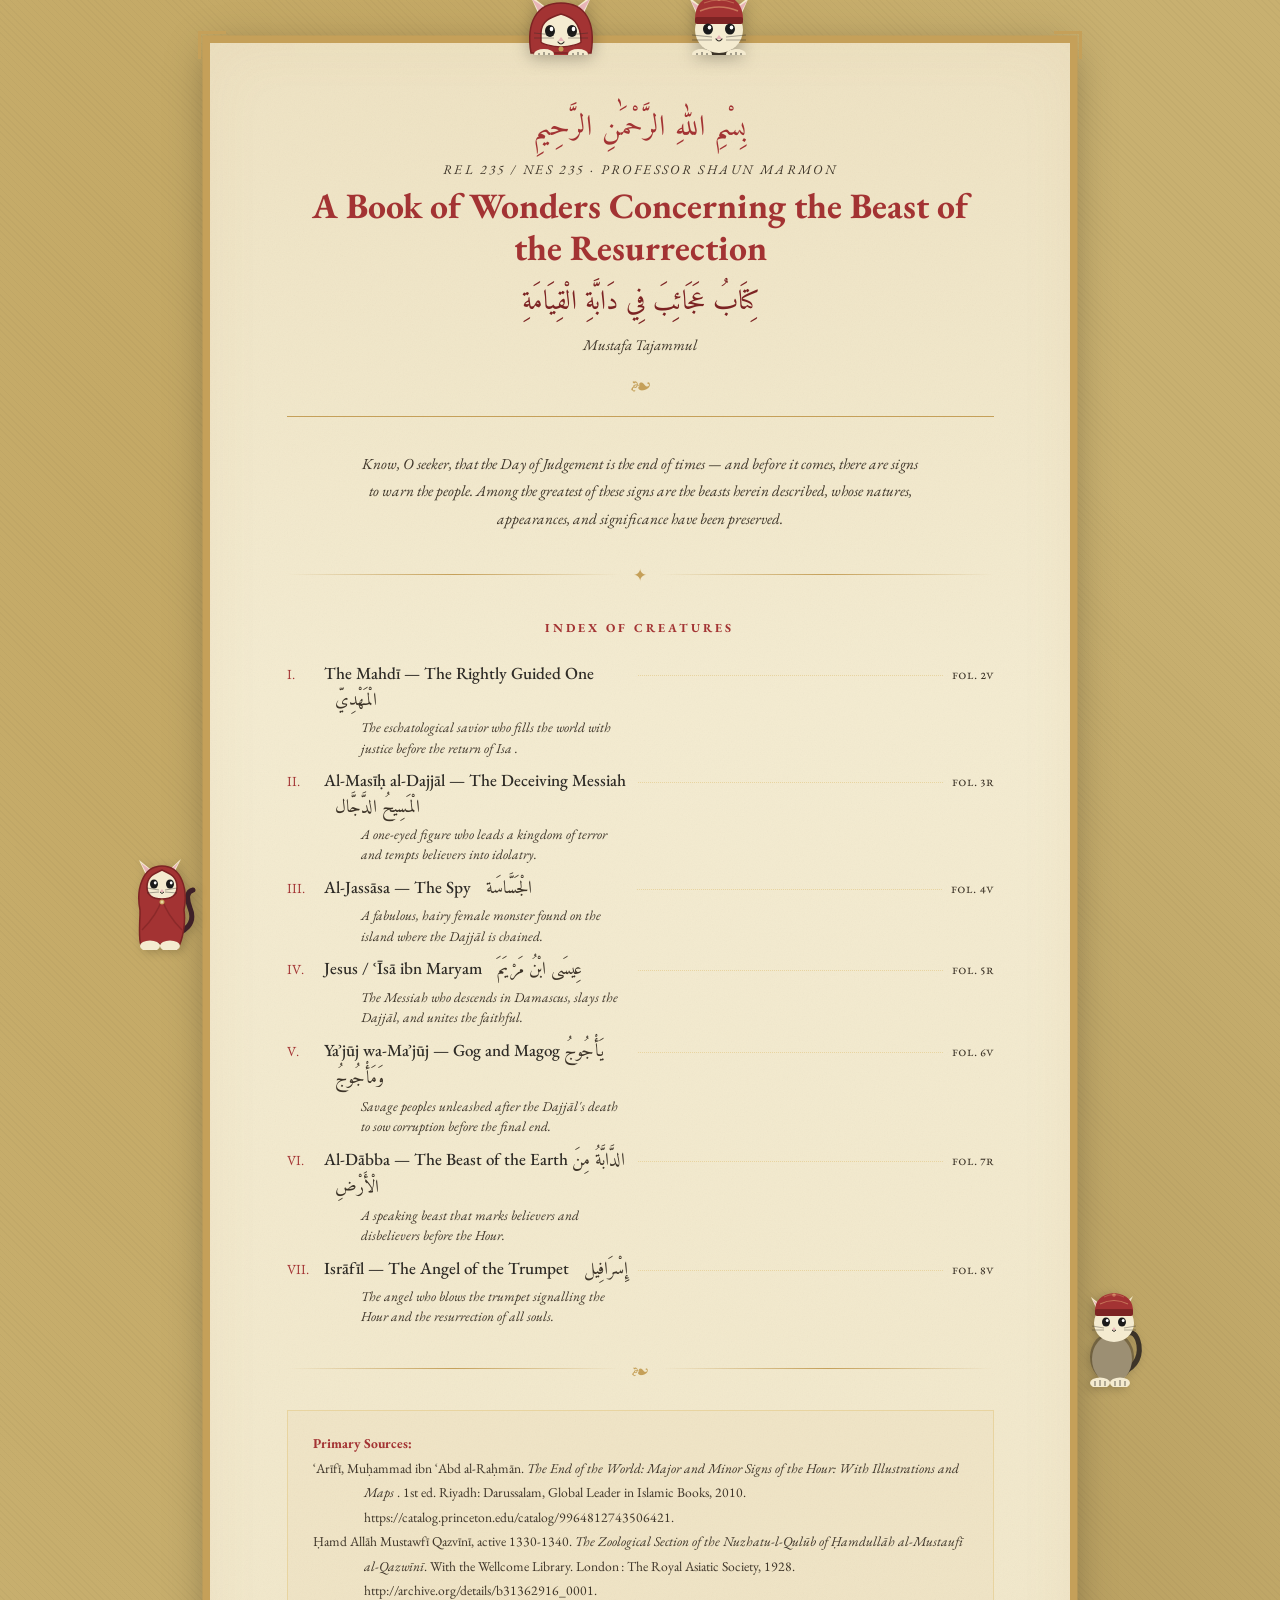
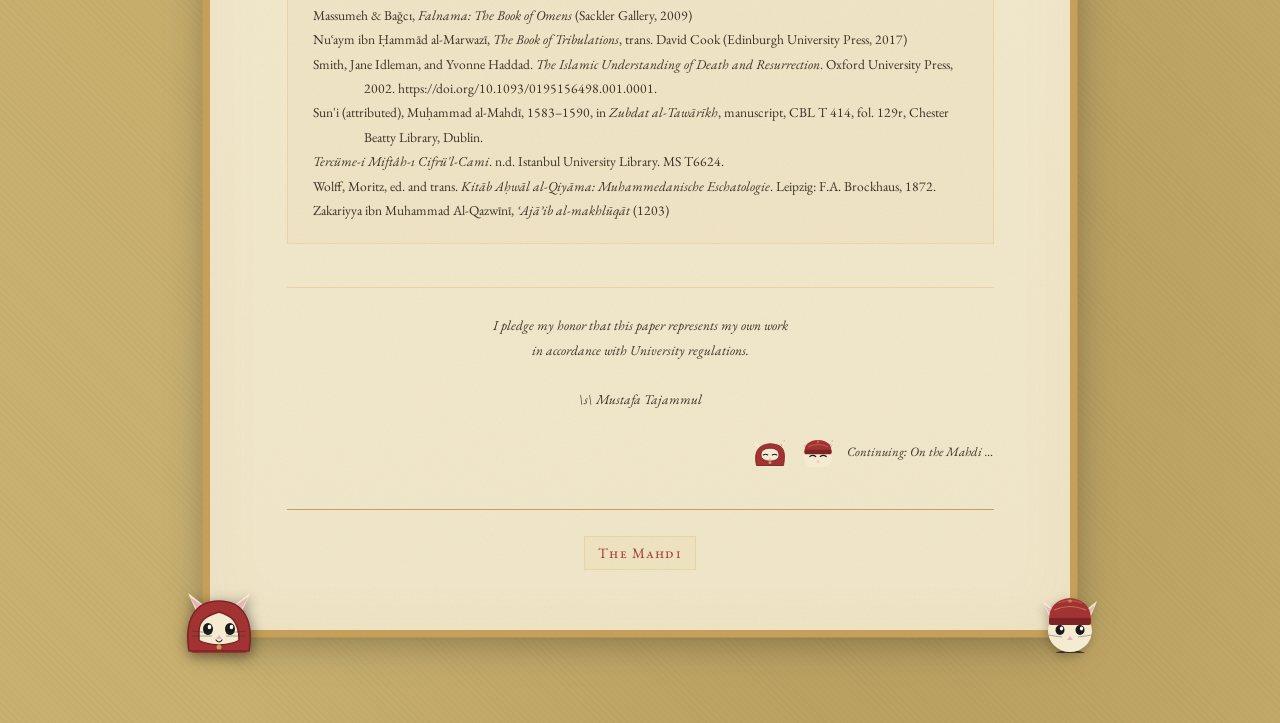
==== commit e8f302e1: "Add script tag for cats.js in index.html" ====
--- a/index.html
+++ b/index.html
@@ -170,5 +170,6 @@
 
   </div>
 </main>
+ <script src="cats.js"></script>
 </body>
 </html>
--- a/style.css
+++ b/style.css
@@ -536,3 +536,39 @@
   .manuscript-page { box-shadow: none; margin: 0; max-width: 100%; }
   .page-nav { display: none; }
 }
+
+
+/* ============================================================
+   CUSTOM MANUSCRIPT CURSORS
+   ============================================================ */
+ 
+/* 1. DEFAULT — Gold quill nib, carbon black shaft
+      Hotspot: ink tip (5 27) */
+html, body, .manuscript-page, div, span, figure, table, section, nav {
+  cursor: url('[data-uri]') 5 27, auto;
+}
+ 
+/* 2. POINTER — Same quill, blue
+      Hotspot: ink tip (5 27) */
+a,
+button,
+.page-nav a,
+.toc-entry-title a,
+[role="link"],
+label {
+  cursor: url('[data-uri]') 5 27, pointer;
+}
+ 
+/* 3. TEXT — Vertical qalam, red
+      Hotspot: ink tip (5 27) */
+p,
+.manuscript-text,
+.manuscript-quote,
+.bibliographic-note,
+.toc-creature-desc,
+.analysis-block,
+.hadith-chain,
+blockquote,
+td, th {
+  cursor: url('[data-uri]') 5 27, text;
+}
